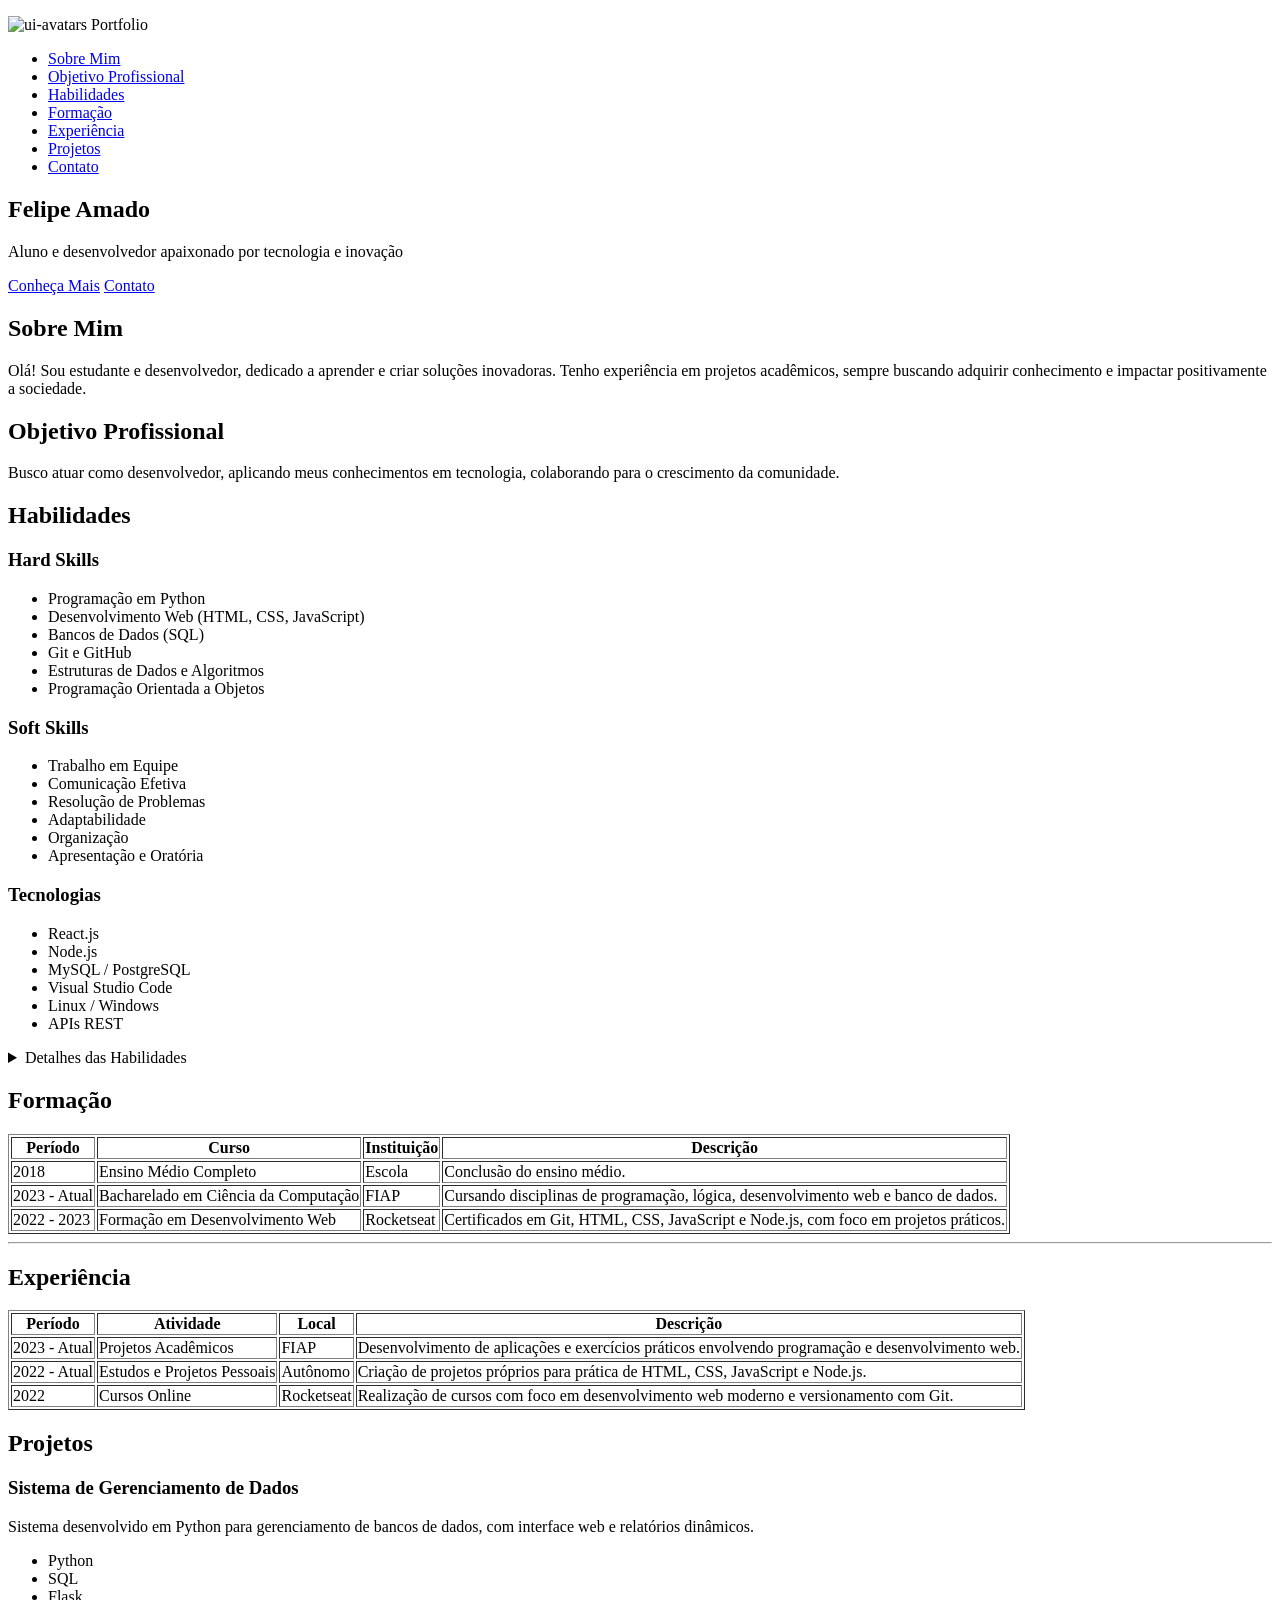
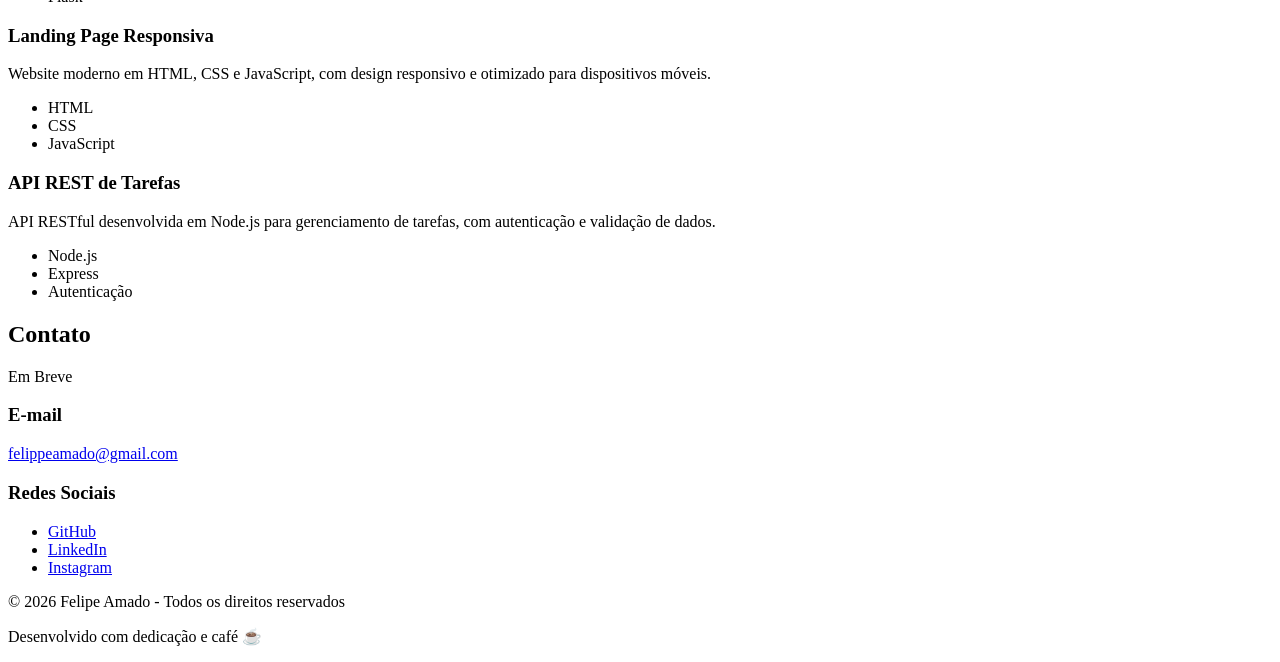
==== index.html @ 3b23d6a3 "Adicionando estrutura html" ====
<!DOCTYPE html>
<html lang="en">

<head>
  <meta charset="UTF-8">
  <meta name="viewport" content="width=device-width, initial-scale=1.0">
  <title>Document</title>
</head>

<body>
  <header>
    <nav>
      <p><img width="64" height="64" alt="ui-avatars"
          src="https://ui-avatars.com/api/?background=9F1239&color=4C0519&name=Felipe+Amado" /> Portfolio</p>
      <ul>
        <li><a href="#sobre-mim">Sobre Mim</a></li>
        <li><a href="#objetivo">Objetivo Profissional</a></li>
        <li><a href="#habilidades">Habilidades</a></li>
        <li><a href="#formacao">Formação</a></li>
        <li><a href="#experiencia">Experiência</a></li>
        <li><a href="#projetos">Projetos</a></li>
        <li><a href="#contato">Contato</a></li>
      </ul>
    </nav>
  </header>

  <main>
    <section id="inicio">
      <h1>Felipe Amado</h1>
      <p>Aluno e desenvolvedor apaixonado por tecnologia e inovação</p>
      <p>
        <a href="#sobre-mim">Conheça Mais</a>
        <a href="#contato">Contato</a>
      </p>
    </section>

    <section id="sobre-mim">
      <h2>Sobre Mim</h2>
      <p>Olá! Sou estudante e desenvolvedor, dedicado a aprender e criar soluções inovadoras. Tenho experiência em
        projetos acadêmicos, sempre buscando adquirir conhecimento e impactar positivamente a sociedade.</p>
    </section>

    <section id="objetivo">
      <h2>Objetivo Profissional</h2>
      <p>Busco atuar como desenvolvedor, aplicando meus conhecimentos em tecnologia, colaborando
        para o crescimento da comunidade.</p>
    </section>

    <section id="habilidades">
      <h2>Habilidades</h2>

      <h3>Hard Skills</h3>
      <ul>
        <li>Programação em Python</li>
        <li>Desenvolvimento Web (HTML, CSS, JavaScript)</li>
        <li>Bancos de Dados (SQL)</li>
        <li>Git e GitHub</li>
        <li>Estruturas de Dados e Algoritmos</li>
        <li>Programação Orientada a Objetos</li>
      </ul>

      <h3>Soft Skills</h3>
      <ul>
        <li>Trabalho em Equipe</li>
        <li>Comunicação Efetiva</li>
        <li>Resolução de Problemas</li>
        <li>Adaptabilidade</li>
        <li>Organização</li>
        <li>Apresentação e Oratória</li>
      </ul>

      <h3>Tecnologias</h3>
      <ul>
        <li>React.js</li>
        <li>Node.js</li>
        <li>MySQL / PostgreSQL</li>
        <li>Visual Studio Code</li>
        <li>Linux / Windows</li>
        <li>APIs REST</li>
      </ul>

      <details>
        <summary>Detalhes das Habilidades</summary>
        <p>Informações adicionais sobre as competências técnicas e interpessoais.</p>
      </details>
    </section>

    <section id="formacao">
      <h2>Formação</h2>
      <table border="1">
        <thead>
          <tr>
            <th>Período</th>
            <th>Curso</th>
            <th>Instituição</th>
            <th>Descrição</th>
          </tr>
        </thead>
        <tbody>
          <tr>
            <td>2018</td>
            <td>Ensino Médio Completo</td>
            <td>Escola</td>
            <td>Conclusão do ensino médio.</td>
          </tr>
          <tr>
            <td>2023 - Atual</td>
            <td>Bacharelado em Ciência da Computação</td>
            <td>FIAP</td>
            <td>Cursando disciplinas de programação, lógica, desenvolvimento web e banco de dados.</td>
          </tr>
          <tr>
            <td>2022 - 2023</td>
            <td>Formação em Desenvolvimento Web</td>
            <td>Rocketseat</td>
            <td>Certificados em Git, HTML, CSS, JavaScript e Node.js, com foco em projetos práticos.</td>
          </tr>
        </tbody>
      </table>
    </section>

    <hr>

    <section id="experiencia">
      <h2>Experiência</h2>
      <table border="1">
        <thead>
          <tr>
            <th>Período</th>
            <th>Atividade</th>
            <th>Local</th>
            <th>Descrição</th>
          </tr>
        </thead>
        <tbody>
          <tr>
            <td>2023 - Atual</td>
            <td>Projetos Acadêmicos</td>
            <td>FIAP</td>
            <td>Desenvolvimento de aplicações e exercícios práticos envolvendo programação e desenvolvimento web.</td>
          </tr>
          <tr>
            <td>2022 - Atual</td>
            <td>Estudos e Projetos Pessoais</td>
            <td>Autônomo</td>
            <td>Criação de projetos próprios para prática de HTML, CSS, JavaScript e Node.js.</td>
          </tr>
          <tr>
            <td>2022</td>
            <td>Cursos Online</td>
            <td>Rocketseat</td>
            <td>Realização de cursos com foco em desenvolvimento web moderno e versionamento com Git.</td>
          </tr>
        </tbody>
      </table>
    </section>

    <section id="projetos">
      <h2>Projetos</h2>

      <article>
        <h3>Sistema de Gerenciamento de Dados</h3>
        <p>Sistema desenvolvido em Python para gerenciamento de bancos de dados, com interface web e relatórios
          dinâmicos.</p>
        <ul>
          <li>Python</li>
          <li>SQL</li>
          <li>Flask</li>
        </ul>
      </article>

      <article>
        <h3>Landing Page Responsiva</h3>
        <p>Website moderno em HTML, CSS e JavaScript, com design responsivo e otimizado para dispositivos móveis.</p>
        <ul>
          <li>HTML</li>
          <li>CSS</li>
          <li>JavaScript</li>
        </ul>
      </article>

      <article>
        <h3>API REST de Tarefas</h3>
        <p>API RESTful desenvolvida em Node.js para gerenciamento de tarefas, com autenticação e validação de dados.</p>
        <ul>
          <li>Node.js</li>
          <li>Express</li>
          <li>Autenticação</li>
        </ul>
      </article>
    </section>

    <section id="contato">
      <h2>Contato</h2>
      <p>Em Breve</p>

      <h3>E-mail</h3>
      <p><a href="mailto:felippeamado@gmail.com">felippeamado@gmail.com</a></p>

      <h3>Redes Sociais</h3>
      <ul>
        <li><a href="https://github.com" target="_blank">GitHub</a></li>
        <li><a href="https://linkedin.com" target="_blank">LinkedIn</a></li>
        <li><a href="https://instagram.com" target="_blank">Instagram</a></li>
      </ul>
    </section>
  </main>

  <footer>
    <p>&copy; 2026 Felipe Amado - Todos os direitos reservados</p>
    <p>Desenvolvido com dedicação e café ☕</p>
  </footer>
</body>

</html>
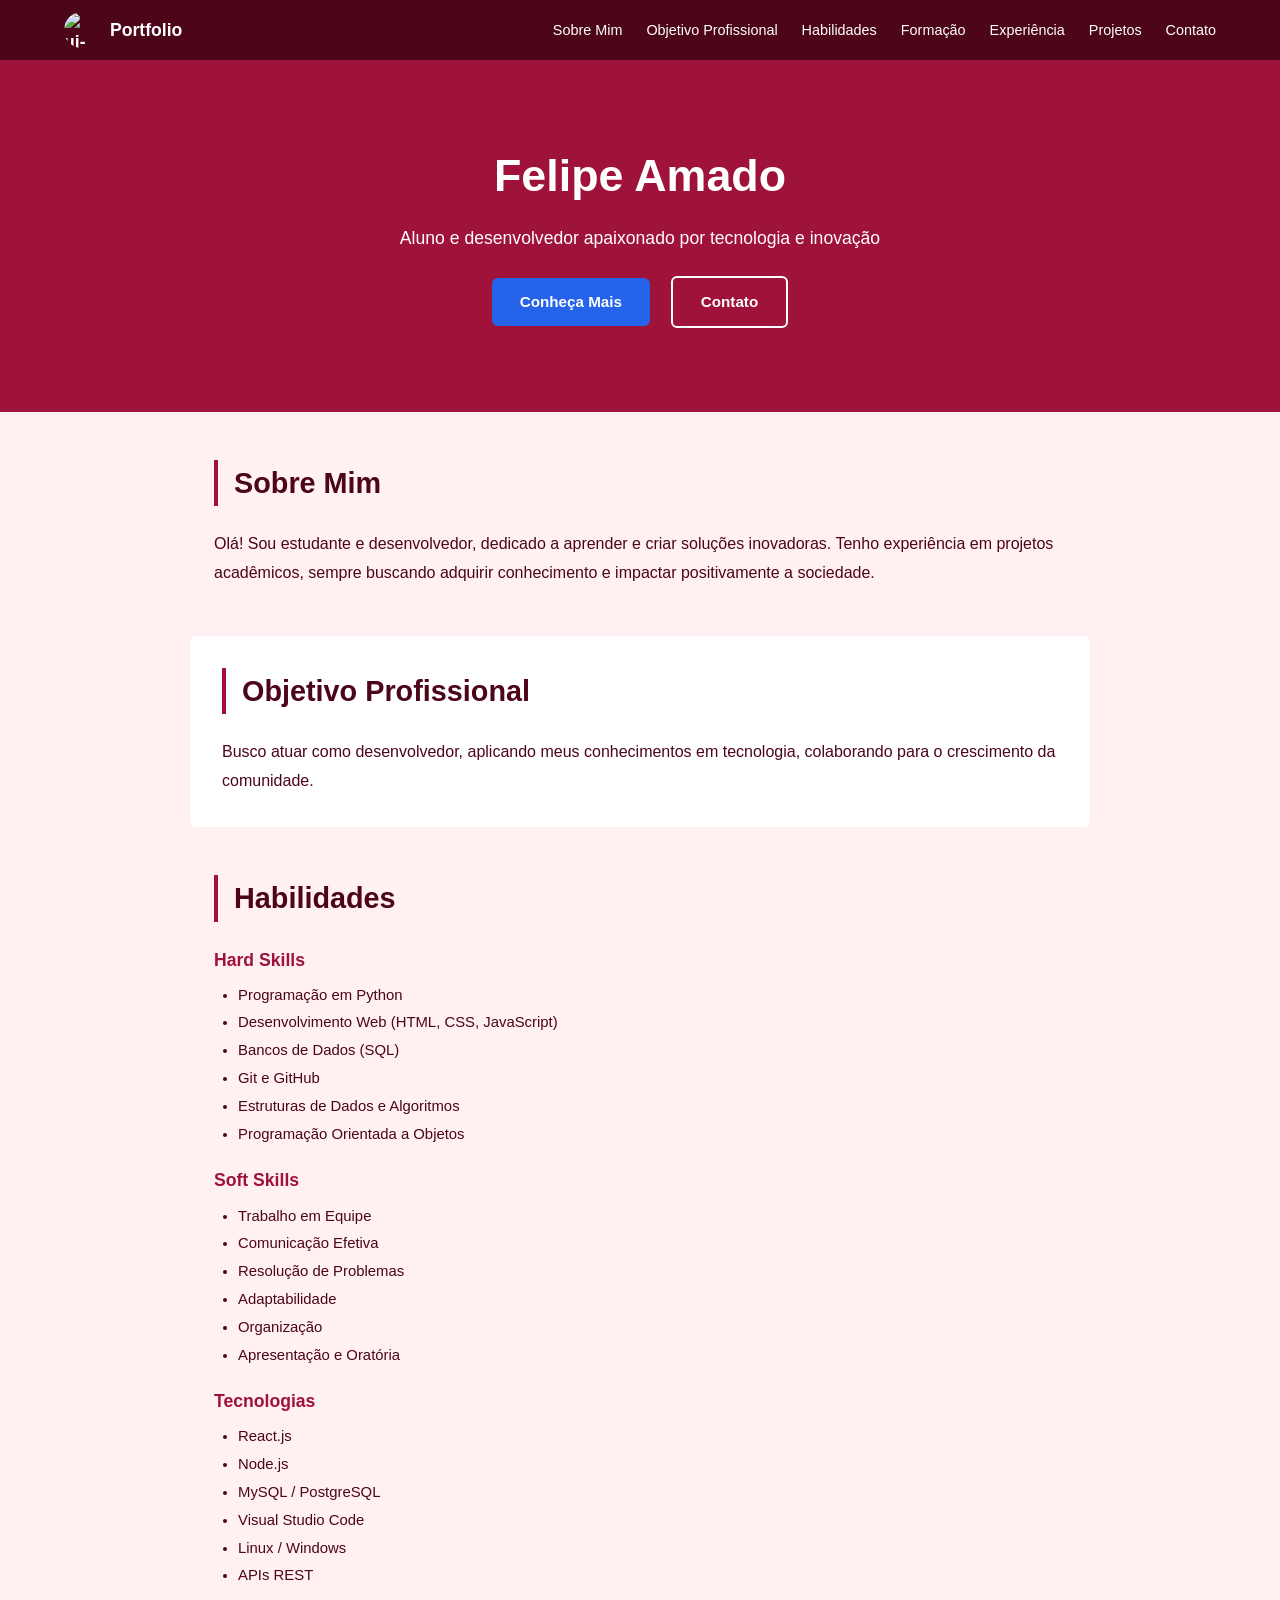
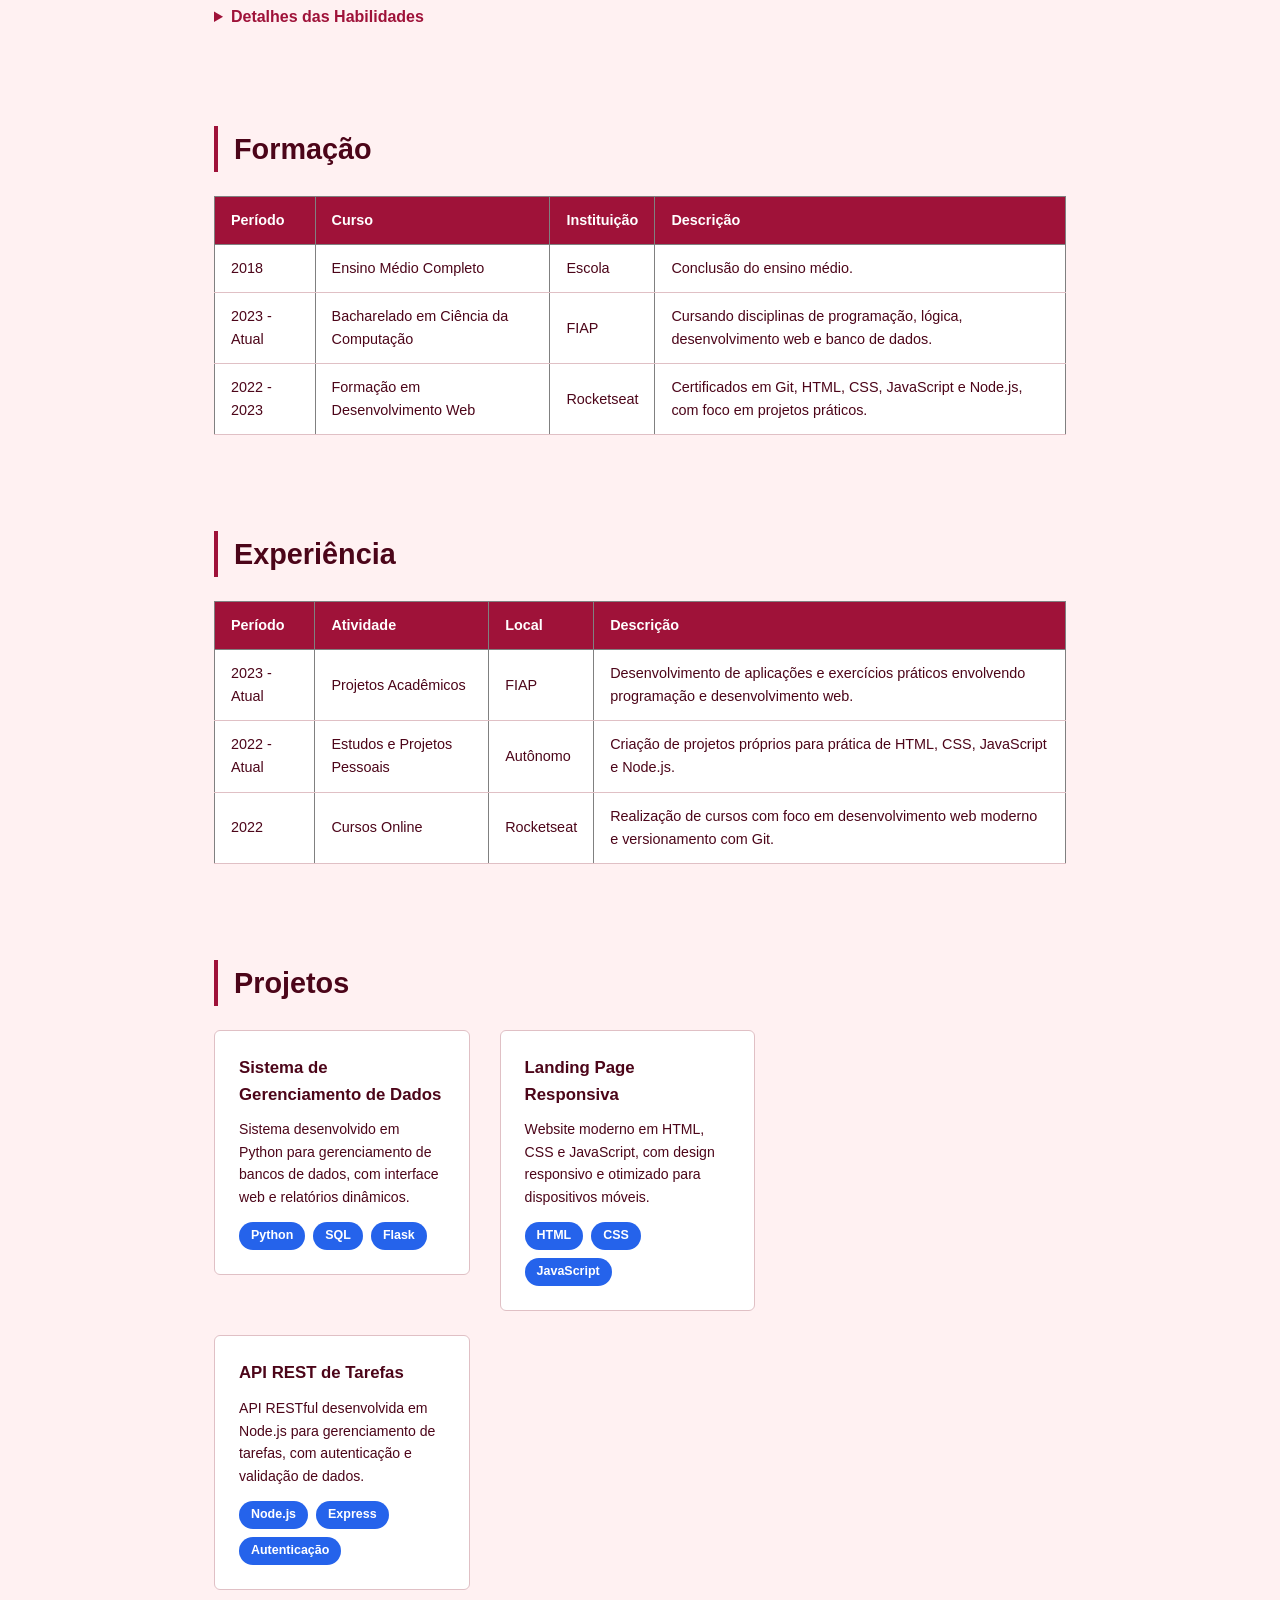
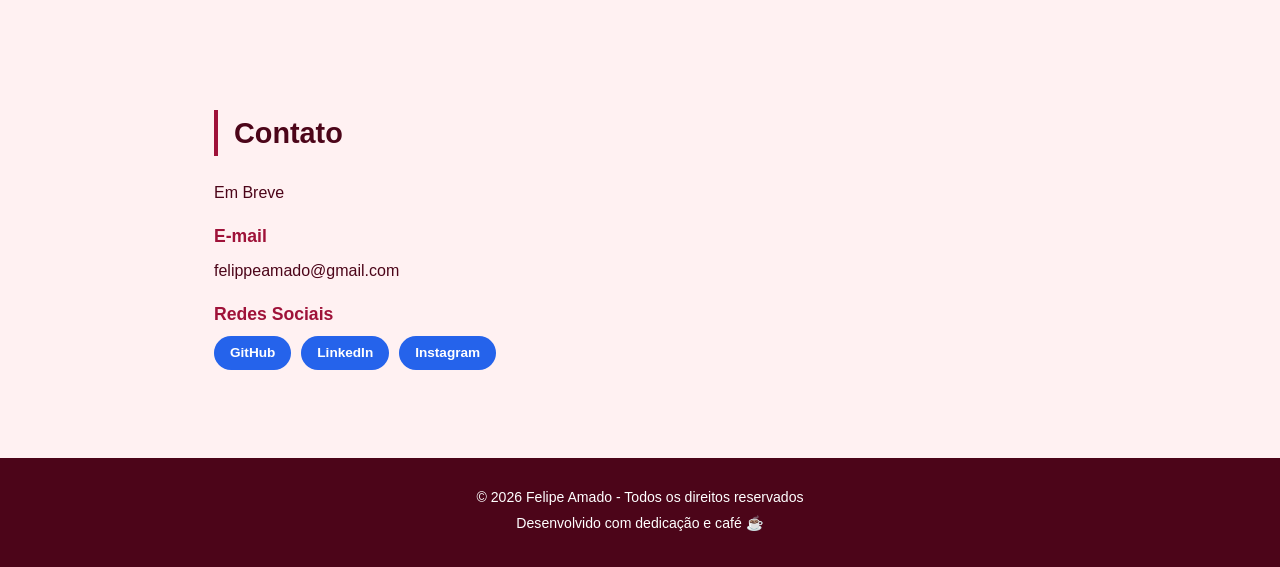
==== commit 8fb8b7b9: "adicionando estilo" ====
--- a/index.html
+++ b/index.html
@@ -1,10 +1,11 @@
 <!DOCTYPE html>
-<html lang="en">
+<html lang="pt-br">
 
 <head>
   <meta charset="UTF-8">
   <meta name="viewport" content="width=device-width, initial-scale=1.0">
-  <title>Document</title>
+  <title>Felipe Amado | Portfolio</title>
+  <link rel="stylesheet" href="style.css">
 </head>
 
 <body>
@@ -29,8 +30,8 @@
       <h1>Felipe Amado</h1>
       <p>Aluno e desenvolvedor apaixonado por tecnologia e inovação</p>
       <p>
-        <a href="#sobre-mim">Conheça Mais</a>
-        <a href="#contato">Contato</a>
+        <a class="btn-primary" href="#sobre-mim">Conheça Mais</a>
+        <a class="btn-secondary" href="#contato">Contato</a>
       </p>
     </section>
 
--- a/style.css
+++ b/style.css
@@ -0,0 +1,338 @@
+/* ===========================
+   CORES DO PROJETO
+   =========================== */
+:root {
+  --primary: #9F1239;
+  --secondary: #22D3EE;
+  --background: #FFF1F2;
+  --text: #4C0519;
+  --accent: #2563EB;
+  --radius: 6px;
+}
+
+/* ===========================
+   RESET BÁSICO
+   =========================== */
+* {
+  margin: 0;
+  padding: 0;
+  box-sizing: border-box;
+}
+
+html {
+  scroll-behavior: smooth;
+}
+
+body {
+  font-family: 'Segoe UI', Tahoma, Geneva, Verdana, sans-serif;
+  color: var(--text);
+  background-color: var(--background);
+  line-height: 1.6;
+}
+
+a {
+  text-decoration: none;
+  color: inherit;
+}
+
+ul {
+  list-style: none;
+}
+
+img {
+  max-width: 100%;
+}
+
+/* ===========================
+   HEADER / NAV
+   =========================== */
+header {
+  background-color: var(--text);
+  position: sticky;
+  top: 0;
+}
+
+nav {
+  max-width: 1200px;
+  margin: 0 auto;
+  display: flex;
+  align-items: center;
+  justify-content: space-between;
+  padding: 12px 24px;
+}
+
+nav p {
+  display: flex;
+  align-items: center;
+  gap: 10px;
+  color: white;
+  font-weight: 700;
+  font-size: 1.1rem;
+}
+
+nav p img {
+  width: 36px;
+  height: 36px;
+  border-radius: 50%;
+}
+
+nav ul {
+  display: flex;
+  gap: 24px;
+}
+
+nav ul a {
+  color: white;
+  font-size: 0.9rem;
+  font-weight: 500;
+}
+
+nav ul a:hover {
+  color: var(--secondary);
+}
+
+/* ===========================
+   HERO (INÍCIO)
+   =========================== */
+#inicio {
+  background-color: var(--primary);
+  color: white;
+  text-align: center;
+  padding: 80px 24px 60px;
+  max-width: 100%;
+}
+
+#inicio h1 {
+  font-size: 2.8rem;
+  font-weight: 700;
+  margin-bottom: 12px;
+}
+
+#inicio p {
+  font-size: 1.1rem;
+  margin-bottom: 24px;
+}
+
+#inicio a {
+  display: inline-block;
+  padding: 12px 28px;
+  border-radius: var(--radius);
+  font-weight: 600;
+  font-size: 0.95rem;
+  margin: 0 8px;
+}
+
+.btn-primary {
+  background-color: var(--accent);
+  color: white;
+}
+
+.btn-secondary {
+  background-color: transparent;
+  color: white;
+  border: 2px solid white;
+}
+
+/* ===========================
+   SEÇÕES
+   =========================== */
+section {
+  max-width: 900px;
+  margin: 0 auto;
+  padding: 48px 24px;
+}
+
+h2 {
+  font-size: 1.8rem;
+  font-weight: 700;
+  color: var(--text);
+  margin-bottom: 24px;
+  padding-left: 16px;
+  border-left: 4px solid var(--primary);
+}
+
+hr {
+  display: none;
+}
+
+/* ===========================
+   SOBRE MIM
+   =========================== */
+#sobre-mim p {
+  font-size: 1rem;
+  line-height: 1.8;
+}
+
+/* ===========================
+   OBJETIVO PROFISSIONAL
+   =========================== */
+#objetivo {
+  background-color: white;
+  border-radius: var(--radius);
+  padding: 32px;
+  max-width: 900px;
+  margin: 0 auto;
+}
+
+#objetivo p {
+  font-size: 1rem;
+  line-height: 1.8;
+}
+
+/* ===========================
+   HABILIDADES
+   =========================== */
+#habilidades h3 {
+  font-size: 1.1rem;
+  font-weight: 700;
+  color: var(--primary);
+  margin-top: 20px;
+  margin-bottom: 10px;
+}
+
+#habilidades ul {
+  list-style: disc;
+  padding-left: 24px;
+  margin-bottom: 16px;
+}
+
+#habilidades li {
+  font-size: 0.93rem;
+  margin-bottom: 4px;
+}
+
+details summary {
+  color: var(--primary);
+  cursor: pointer;
+  font-weight: 600;
+  margin-top: 12px;
+}
+
+details p {
+  margin-top: 8px;
+  font-size: 0.93rem;
+}
+
+/* ===========================
+   TABELAS
+   =========================== */
+table {
+  width: 100%;
+  border-collapse: collapse;
+  margin-top: 8px;
+}
+
+thead {
+  background-color: var(--primary);
+  color: white;
+}
+
+th {
+  padding: 12px 16px;
+  text-align: left;
+  font-size: 0.9rem;
+}
+
+td {
+  padding: 12px 16px;
+  font-size: 0.9rem;
+  border-bottom: 1px solid #e0c0c5;
+  background-color: white;
+}
+
+/* ===========================
+   PROJETOS
+   =========================== */
+#projetos article {
+  display: inline-block;
+  vertical-align: top;
+  width: 30%;
+  margin-right: 3%;
+  margin-bottom: 24px;
+  background-color: white;
+  border: 1px solid #e0c0c5;
+  border-radius: var(--radius);
+  padding: 24px;
+}
+
+#projetos h3 {
+  font-size: 1.05rem;
+  font-weight: 700;
+  margin-bottom: 10px;
+}
+
+#projetos article p {
+  font-size: 0.88rem;
+  line-height: 1.6;
+  margin-bottom: 14px;
+}
+
+#projetos article ul {
+  display: flex;
+  flex-wrap: wrap;
+  gap: 8px;
+}
+
+#projetos article li {
+  background-color: var(--accent);
+  color: white;
+  padding: 4px 12px;
+  border-radius: 20px;
+  font-size: 0.78rem;
+  font-weight: 600;
+}
+
+/* ===========================
+   CONTATO
+   =========================== */
+#contato h3 {
+  font-size: 1.1rem;
+  font-weight: 700;
+  color: var(--primary);
+  margin-top: 16px;
+  margin-bottom: 8px;
+}
+
+#contato a {
+  color: var(--text);
+}
+
+#contato a:hover {
+  color: var(--accent);
+}
+
+#contato ul {
+  display: flex;
+  gap: 10px;
+  margin-top: 8px;
+}
+
+#contato ul a {
+  display: inline-block;
+  background-color: var(--accent);
+  color: white;
+  padding: 6px 16px;
+  border-radius: 20px;
+  font-size: 0.85rem;
+  font-weight: 600;
+}
+
+#contato ul a:hover {
+  background-color: var(--primary);
+}
+
+/* ===========================
+   FOOTER
+   =========================== */
+footer {
+  background-color: var(--text);
+  color: white;
+  text-align: center;
+  padding: 28px 24px;
+  margin-top: 40px;
+}
+
+footer p {
+  font-size: 0.88rem;
+  margin-bottom: 4px;
+}
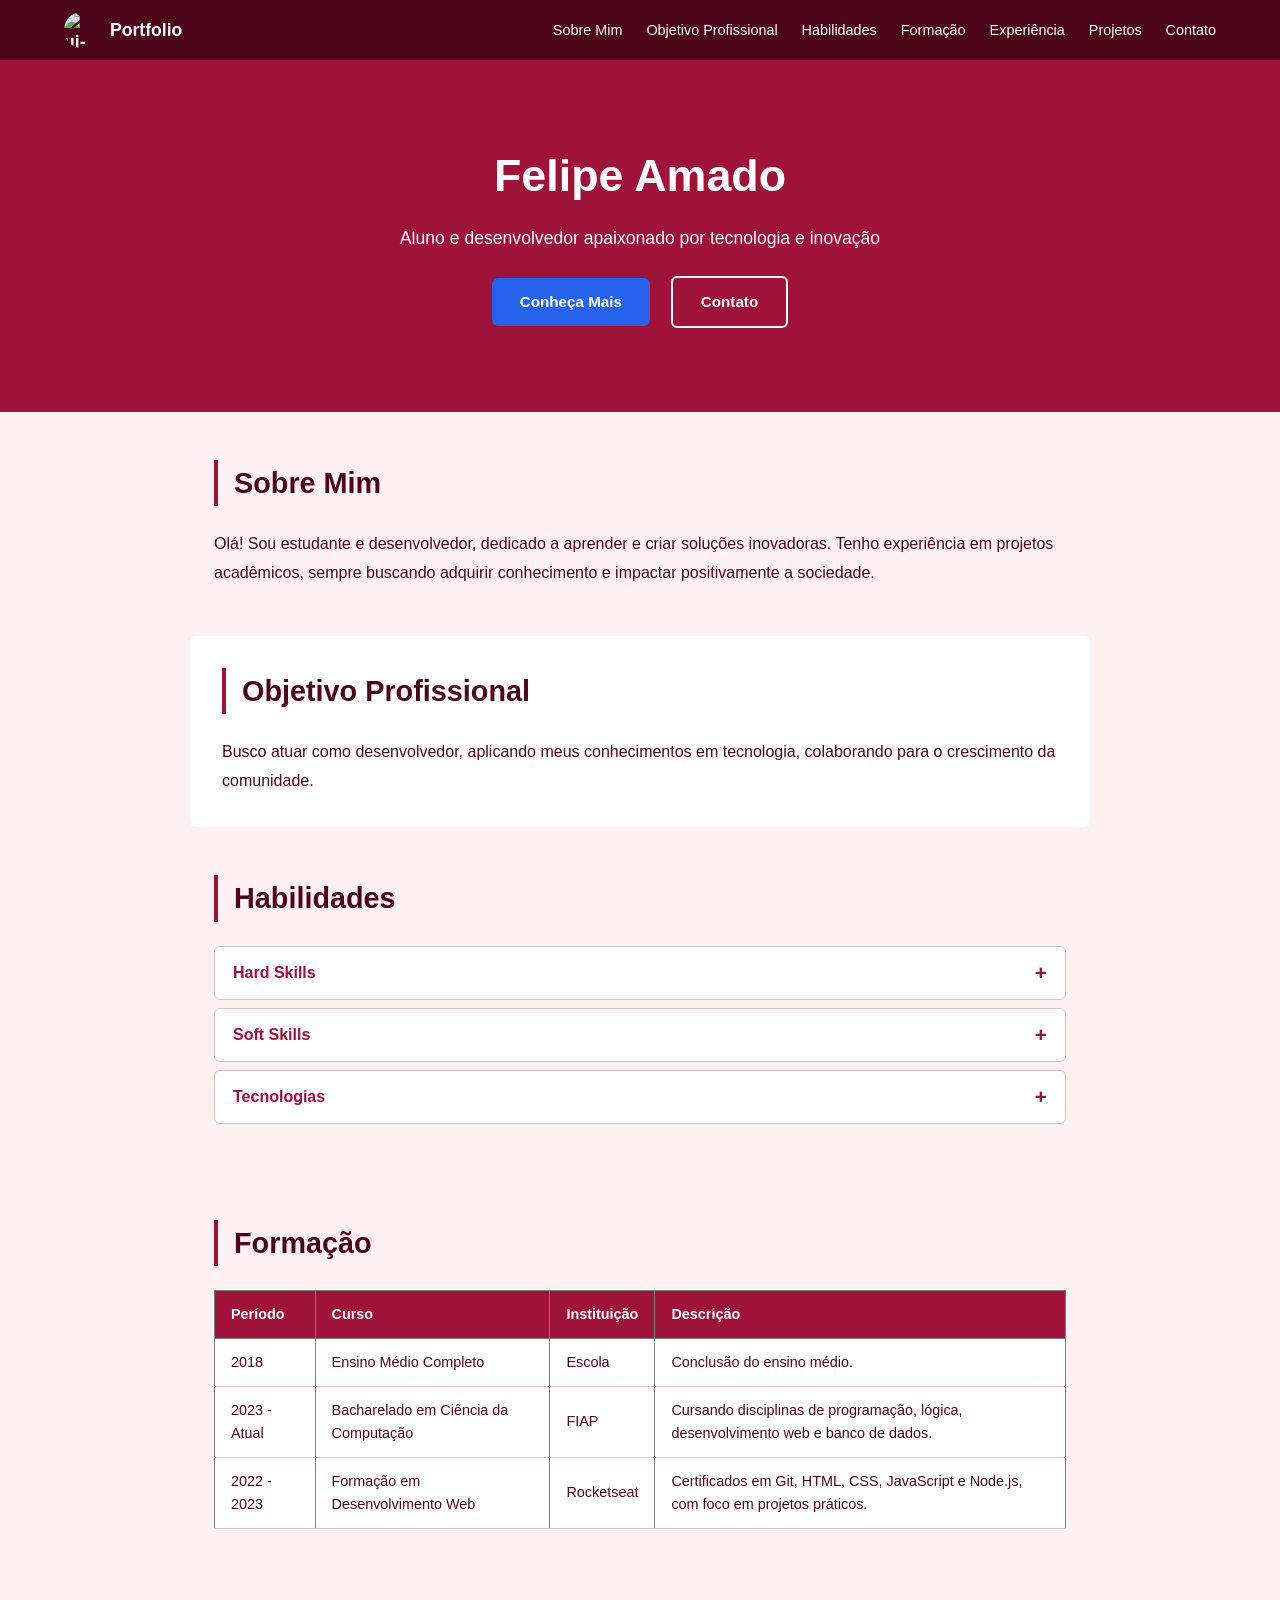
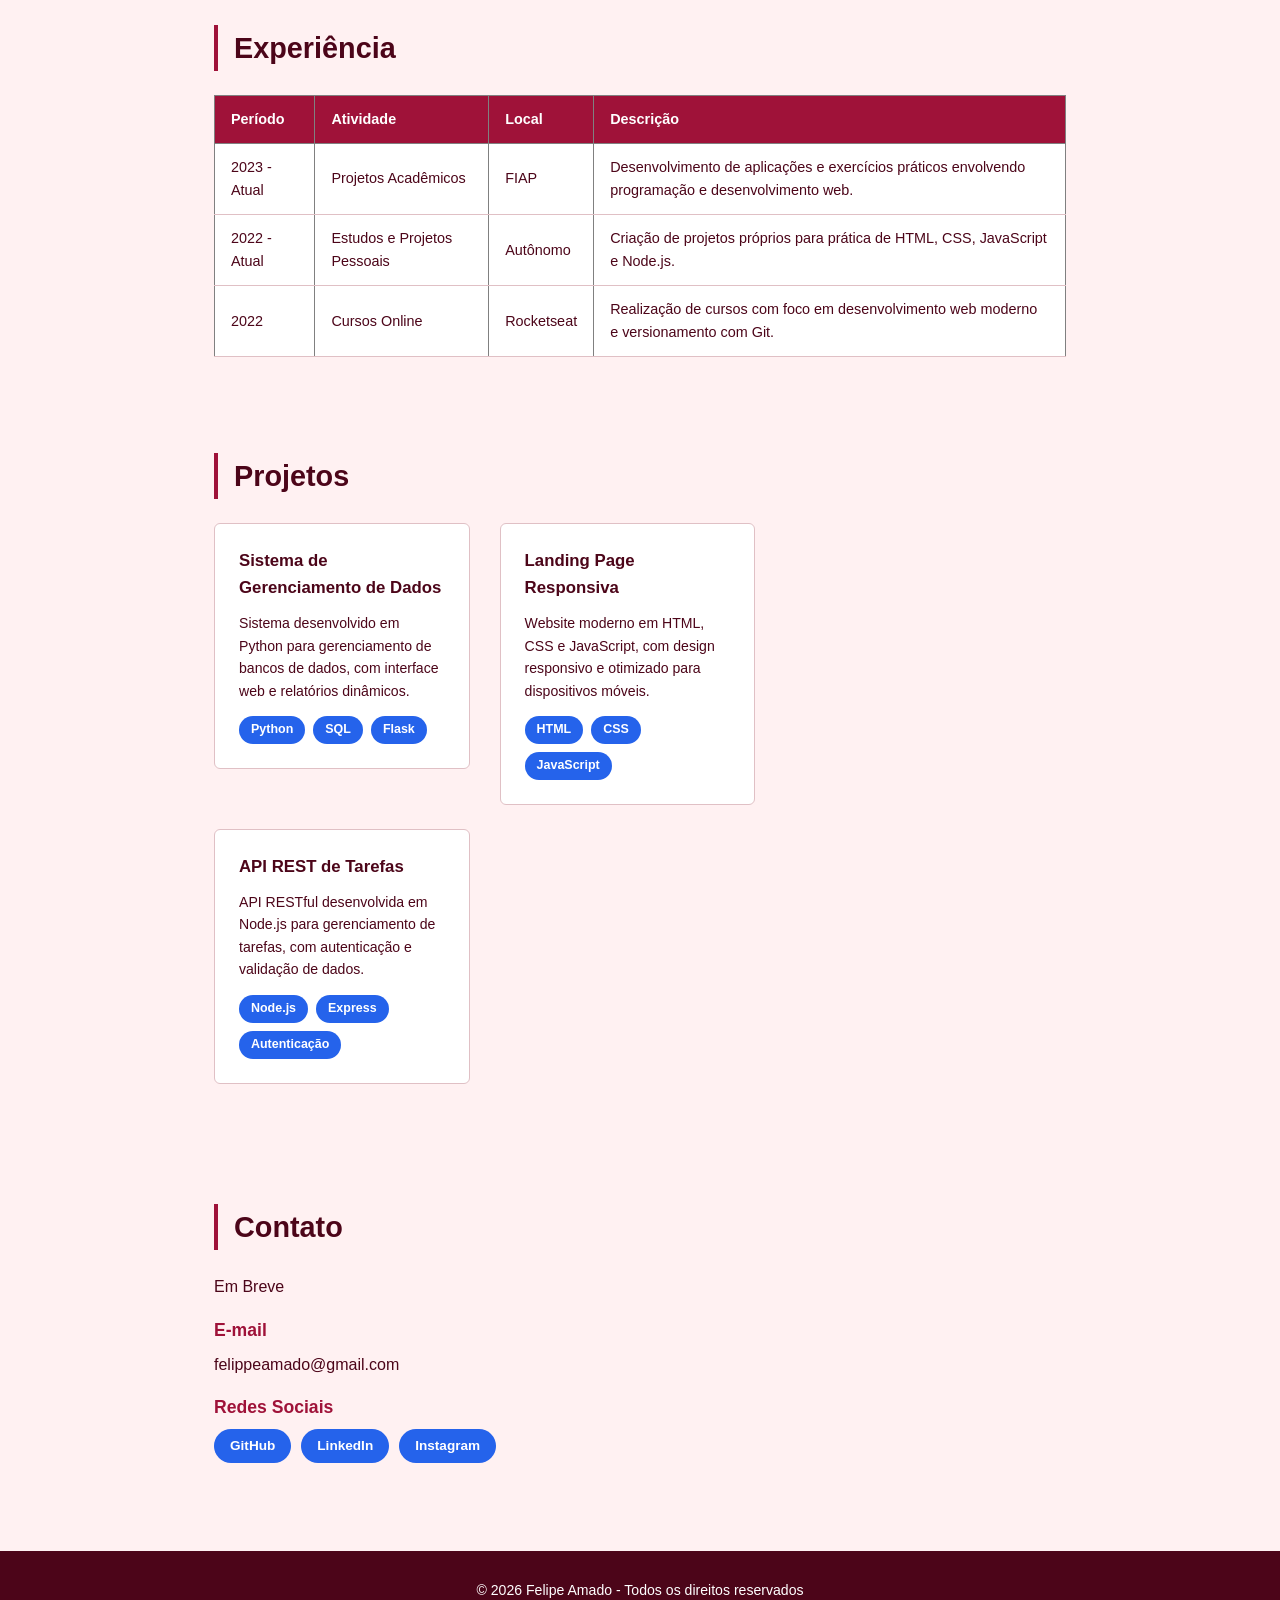
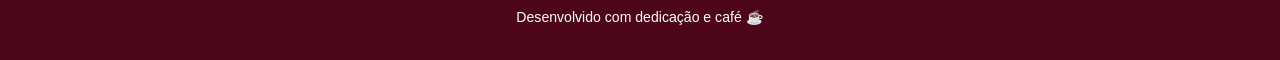
==== commit 565ffe3b: "validacao de campos com javascrip" ====
--- a/index.html
+++ b/index.html
@@ -5,7 +5,9 @@
   <meta charset="UTF-8">
   <meta name="viewport" content="width=device-width, initial-scale=1.0">
   <title>Felipe Amado | Portfolio</title>
-  <link rel="stylesheet" href="style.css">
+  <link rel="stylesheet" href="css/style.css">
+  <link rel="stylesheet" href="css/header.css">
+  <link rel="stylesheet" href="css/footer.css">
 </head>
 
 <body>
@@ -13,6 +15,11 @@
     <nav>
       <p><img width="64" height="64" alt="ui-avatars"
           src="https://ui-avatars.com/api/?background=9F1239&color=4C0519&name=Felipe+Amado" /> Portfolio</p>
+      <button class="btn-menu" aria-label="Abrir menu" aria-expanded="false">
+        <span></span>
+        <span></span>
+        <span></span>
+      </button>
       <ul>
         <li><a href="#sobre-mim">Sobre Mim</a></li>
         <li><a href="#objetivo">Objetivo Profissional</a></li>
@@ -20,7 +27,7 @@
         <li><a href="#formacao">Formação</a></li>
         <li><a href="#experiencia">Experiência</a></li>
         <li><a href="#projetos">Projetos</a></li>
-        <li><a href="#contato">Contato</a></li>
+        <li><a href="paginas/contato.html">Contato</a></li>
       </ul>
     </nav>
   </header>
@@ -31,7 +38,7 @@
       <p>Aluno e desenvolvedor apaixonado por tecnologia e inovação</p>
       <p>
         <a class="btn-primary" href="#sobre-mim">Conheça Mais</a>
-        <a class="btn-secondary" href="#contato">Contato</a>
+        <a class="btn-secondary" href="paginas/contato.html">Contato</a>
       </p>
     </section>
 
@@ -50,40 +57,58 @@
     <section id="habilidades">
       <h2>Habilidades</h2>
 
-      <h3>Hard Skills</h3>
-      <ul>
-        <li>Programação em Python</li>
-        <li>Desenvolvimento Web (HTML, CSS, JavaScript)</li>
-        <li>Bancos de Dados (SQL)</li>
-        <li>Git e GitHub</li>
-        <li>Estruturas de Dados e Algoritmos</li>
-        <li>Programação Orientada a Objetos</li>
-      </ul>
-
-      <h3>Soft Skills</h3>
-      <ul>
-        <li>Trabalho em Equipe</li>
-        <li>Comunicação Efetiva</li>
-        <li>Resolução de Problemas</li>
-        <li>Adaptabilidade</li>
-        <li>Organização</li>
-        <li>Apresentação e Oratória</li>
-      </ul>
-
-      <h3>Tecnologias</h3>
-      <ul>
-        <li>React.js</li>
-        <li>Node.js</li>
-        <li>MySQL / PostgreSQL</li>
-        <li>Visual Studio Code</li>
-        <li>Linux / Windows</li>
-        <li>APIs REST</li>
-      </ul>
-
-      <details>
-        <summary>Detalhes das Habilidades</summary>
-        <p>Informações adicionais sobre as competências técnicas e interpessoais.</p>
-      </details>
+      <div class="accordion">
+        <div class="accordion-item">
+          <button class="accordion-cabecalho" type="button">
+            <span>Hard Skills</span>
+            <span class="accordion-icone">+</span>
+          </button>
+          <div class="accordion-conteudo">
+            <ul>
+              <li>Programação em Python</li>
+              <li>Desenvolvimento Web (HTML, CSS, JavaScript)</li>
+              <li>Bancos de Dados (SQL)</li>
+              <li>Git e GitHub</li>
+              <li>Estruturas de Dados e Algoritmos</li>
+              <li>Programação Orientada a Objetos</li>
+            </ul>
+          </div>
+        </div>
+
+        <div class="accordion-item">
+          <button class="accordion-cabecalho" type="button">
+            <span>Soft Skills</span>
+            <span class="accordion-icone">+</span>
+          </button>
+          <div class="accordion-conteudo">
+            <ul>
+              <li>Trabalho em Equipe</li>
+              <li>Comunicação Efetiva</li>
+              <li>Resolução de Problemas</li>
+              <li>Adaptabilidade</li>
+              <li>Organização</li>
+              <li>Apresentação e Oratória</li>
+            </ul>
+          </div>
+        </div>
+
+        <div class="accordion-item">
+          <button class="accordion-cabecalho" type="button">
+            <span>Tecnologias</span>
+            <span class="accordion-icone">+</span>
+          </button>
+          <div class="accordion-conteudo">
+            <ul>
+              <li>React.js</li>
+              <li>Node.js</li>
+              <li>MySQL / PostgreSQL</li>
+              <li>Visual Studio Code</li>
+              <li>Linux / Windows</li>
+              <li>APIs REST</li>
+            </ul>
+          </div>
+        </div>
+      </div>
     </section>
 
     <section id="formacao">
@@ -200,8 +225,8 @@
 
       <h3>Redes Sociais</h3>
       <ul>
-        <li><a href="https://github.com" target="_blank">GitHub</a></li>
-        <li><a href="https://linkedin.com" target="_blank">LinkedIn</a></li>
+        <li><a href="https://github.com/FelipeFerreiraAmado" target="_blank">GitHub</a></li>
+        <li><a href="https://www.linkedin.com/in/felipe-amado/" target="_blank">LinkedIn</a></li>
         <li><a href="https://instagram.com" target="_blank">Instagram</a></li>
       </ul>
     </section>
@@ -211,6 +236,11 @@
     <p>&copy; 2026 Felipe Amado - Todos os direitos reservados</p>
     <p>Desenvolvido com dedicação e café ☕</p>
   </footer>
+
+  <button class="btn-topo" aria-label="Voltar ao topo">↑</button>
+
+  <script src="js/mobile.js"></script>
+  <script src="js/index.js"></script>
 </body>
 
 </html>
--- a/css/style.css
+++ b/css/style.css
@@ -0,0 +1,419 @@
+/* ===========================
+   CORES DO PROJETO
+   =========================== */
+:root {
+  --primary: #9F1239;
+  --secondary: #22D3EE;
+  --background: #FFF1F2;
+  --text: #4C0519;
+  --accent: #2563EB;
+  --radius: 6px;
+}
+
+/* ===========================
+   RESET BÁSICO
+   =========================== */
+* {
+  margin: 0;
+  padding: 0;
+  box-sizing: border-box;
+}
+
+html {
+  scroll-behavior: smooth;
+}
+
+body {
+  font-family: 'Segoe UI', Tahoma, Geneva, Verdana, sans-serif;
+  color: var(--text);
+  background-color: var(--background);
+  line-height: 1.6;
+}
+
+a {
+  text-decoration: none;
+  color: inherit;
+}
+
+ul {
+  list-style: none;
+}
+
+img {
+  max-width: 100%;
+}
+
+/* ===========================
+   HERO (INÍCIO)
+   =========================== */
+#inicio {
+  background-color: var(--primary);
+  color: white;
+  text-align: center;
+  padding: 80px 24px 60px;
+  max-width: 100%;
+}
+
+#inicio h1 {
+  font-size: 2.8rem;
+  font-weight: 700;
+  margin-bottom: 12px;
+}
+
+#inicio p {
+  font-size: 1.1rem;
+  margin-bottom: 24px;
+}
+
+#inicio a {
+  display: inline-block;
+  padding: 12px 28px;
+  border-radius: var(--radius);
+  font-weight: 600;
+  font-size: 0.95rem;
+  margin: 0 8px;
+}
+
+.btn-primary {
+  background-color: var(--accent);
+  color: white;
+}
+
+.btn-secondary {
+  background-color: transparent;
+  color: white;
+  border: 2px solid white;
+}
+
+/* ===========================
+   SEÇÕES
+   =========================== */
+section {
+  max-width: 900px;
+  margin: 0 auto;
+  padding: 48px 24px;
+}
+
+h2 {
+  font-size: 1.8rem;
+  font-weight: 700;
+  color: var(--text);
+  margin-bottom: 24px;
+  padding-left: 16px;
+  border-left: 4px solid var(--primary);
+}
+
+hr {
+  display: none;
+}
+
+/* ===========================
+   SOBRE MIM
+   =========================== */
+#sobre-mim p {
+  font-size: 1rem;
+  line-height: 1.8;
+}
+
+/* ===========================
+   OBJETIVO PROFISSIONAL
+   =========================== */
+#objetivo {
+  background-color: white;
+  border-radius: var(--radius);
+  padding: 32px;
+  max-width: 900px;
+  margin: 0 auto;
+}
+
+#objetivo p {
+  font-size: 1rem;
+  line-height: 1.8;
+}
+
+/* ===========================
+   HABILIDADES (ACCORDION)
+   =========================== */
+.accordion {
+  display: flex;
+  flex-direction: column;
+  gap: 8px;
+}
+
+.accordion-item {
+  background-color: white;
+  border: 1px solid #e0c0c5;
+  border-radius: var(--radius);
+  overflow: hidden;
+}
+
+.accordion-cabecalho {
+  width: 100%;
+  display: flex;
+  justify-content: space-between;
+  align-items: center;
+  background-color: white;
+  color: var(--primary);
+  font-family: inherit;
+  font-size: 1rem;
+  font-weight: 700;
+  padding: 14px 18px;
+  border: none;
+  cursor: pointer;
+  text-align: left;
+}
+
+.accordion-cabecalho:hover {
+  background-color: var(--background);
+}
+
+.accordion-icone {
+  font-size: 1.3rem;
+  font-weight: 700;
+  transition: transform 0.3s;
+}
+
+.accordion-item.aberto .accordion-icone {
+  transform: rotate(45deg);
+}
+
+.accordion-conteudo {
+  max-height: 0;
+  overflow: hidden;
+  transition: max-height 0.3s ease;
+}
+
+.accordion-item.aberto .accordion-conteudo {
+  max-height: 400px;
+}
+
+.accordion-conteudo ul {
+  list-style: disc;
+  padding: 12px 18px 18px 42px;
+}
+
+.accordion-conteudo li {
+  font-size: 0.93rem;
+  margin-bottom: 4px;
+}
+
+/* ===========================
+   TABELAS
+   =========================== */
+table {
+  width: 100%;
+  border-collapse: collapse;
+  margin-top: 8px;
+}
+
+thead {
+  background-color: var(--primary);
+  color: white;
+}
+
+th {
+  padding: 12px 16px;
+  text-align: left;
+  font-size: 0.9rem;
+}
+
+td {
+  padding: 12px 16px;
+  font-size: 0.9rem;
+  border-bottom: 1px solid #e0c0c5;
+  background-color: white;
+}
+
+/* ===========================
+   PROJETOS
+   =========================== */
+#projetos article {
+  display: inline-block;
+  vertical-align: top;
+  width: 30%;
+  margin-right: 3%;
+  margin-bottom: 24px;
+  background-color: white;
+  border: 1px solid #e0c0c5;
+  border-radius: var(--radius);
+  padding: 24px;
+}
+
+#projetos h3 {
+  font-size: 1.05rem;
+  font-weight: 700;
+  margin-bottom: 10px;
+}
+
+#projetos article p {
+  font-size: 0.88rem;
+  line-height: 1.6;
+  margin-bottom: 14px;
+}
+
+#projetos article ul {
+  display: flex;
+  flex-wrap: wrap;
+  gap: 8px;
+}
+
+#projetos article li {
+  background-color: var(--accent);
+  color: white;
+  padding: 4px 12px;
+  border-radius: 20px;
+  font-size: 0.78rem;
+  font-weight: 600;
+}
+
+/* ===========================
+   CONTATO
+   =========================== */
+#contato h3 {
+  font-size: 1.1rem;
+  font-weight: 700;
+  color: var(--primary);
+  margin-top: 16px;
+  margin-bottom: 8px;
+}
+
+#contato a {
+  color: var(--text);
+}
+
+#contato a:hover {
+  color: var(--accent);
+}
+
+#contato ul {
+  display: flex;
+  gap: 10px;
+  margin-top: 8px;
+}
+
+#contato ul a {
+  display: inline-block;
+  background-color: var(--accent);
+  color: white;
+  padding: 6px 16px;
+  border-radius: 20px;
+  font-size: 0.85rem;
+  font-weight: 600;
+}
+
+#contato ul a:hover {
+  background-color: var(--primary);
+}
+
+/* ===========================
+   BOTÃO VOLTAR AO TOPO
+   =========================== */
+.btn-topo {
+  position: fixed;
+  bottom: 24px;
+  right: 24px;
+  width: 48px;
+  height: 48px;
+  background-color: var(--primary);
+  color: white;
+  font-size: 1.4rem;
+  font-weight: 700;
+  border: none;
+  border-radius: 50%;
+  cursor: pointer;
+  box-shadow: 0 4px 12px rgba(0, 0, 0, 0.2);
+  opacity: 0;
+  visibility: hidden;
+  transform: translateY(10px);
+  transition: opacity 0.3s, visibility 0.3s, transform 0.3s, background-color 0.2s;
+  z-index: 20;
+}
+
+.btn-topo.visivel {
+  opacity: 1;
+  visibility: visible;
+  transform: translateY(0);
+}
+
+.btn-topo:hover {
+  background-color: var(--accent);
+}
+
+/* ===========================
+   TABLET (até 1024px)
+   =========================== */
+@media (max-width: 1024px) {
+  section {
+    padding: 40px 20px;
+  }
+
+  #inicio {
+    padding: 64px 20px 48px;
+  }
+
+  #inicio h1 {
+    font-size: 2.2rem;
+  }
+
+  #projetos article {
+    width: 47%;
+    margin-right: 3%;
+  }
+
+  table {
+    display: block;
+    overflow-x: auto;
+  }
+}
+
+/* ===========================
+   MOBILE (até 600px)
+   =========================== */
+@media (max-width: 600px) {
+  section {
+    padding: 32px 16px;
+  }
+
+  h2 {
+    font-size: 1.4rem;
+  }
+
+  #inicio {
+    padding: 48px 16px 40px;
+  }
+
+  #inicio h1 {
+    font-size: 1.8rem;
+  }
+
+  #inicio p {
+    font-size: 1rem;
+  }
+
+  #inicio a {
+    display: block;
+    margin: 8px 0;
+  }
+
+  #objetivo {
+    padding: 20px;
+  }
+
+  #projetos article {
+    display: block;
+    width: 100%;
+    margin-right: 0;
+  }
+
+  #contato ul {
+    flex-wrap: wrap;
+  }
+
+  .btn-topo {
+    width: 42px;
+    height: 42px;
+    bottom: 16px;
+    right: 16px;
+    font-size: 1.2rem;
+  }
+}
--- a/css/header.css
+++ b/css/header.css
@@ -0,0 +1,132 @@
+/* ===========================
+   HEADER / NAV
+   =========================== */
+header {
+  background-color: var(--text);
+  position: sticky;
+  top: 0;
+  z-index: 10;
+}
+
+nav {
+  max-width: 1200px;
+  margin: 0 auto;
+  display: flex;
+  align-items: center;
+  justify-content: space-between;
+  padding: 12px 24px;
+}
+
+nav p {
+  display: flex;
+  align-items: center;
+  gap: 10px;
+  color: white;
+  font-weight: 700;
+  font-size: 1.1rem;
+}
+
+nav p img {
+  width: 36px;
+  height: 36px;
+  border-radius: 50%;
+}
+
+nav ul {
+  display: flex;
+  gap: 24px;
+}
+
+nav ul a {
+  color: white;
+  font-size: 0.9rem;
+  font-weight: 500;
+}
+
+nav ul a:hover {
+  color: var(--secondary);
+}
+
+/* ===========================
+   BOTÃO HAMBURGUER
+   =========================== */
+.btn-menu {
+  display: none;
+  flex-direction: column;
+  justify-content: space-between;
+  width: 32px;
+  height: 24px;
+  background: transparent;
+  border: none;
+  cursor: pointer;
+  padding: 0;
+}
+
+.btn-menu span {
+  display: block;
+  width: 100%;
+  height: 3px;
+  background-color: white;
+  border-radius: 2px;
+  transition: transform 0.3s, opacity 0.3s;
+}
+
+.btn-menu.ativo span:nth-child(1) {
+  transform: translateY(10px) rotate(45deg);
+}
+
+.btn-menu.ativo span:nth-child(2) {
+  opacity: 0;
+}
+
+.btn-menu.ativo span:nth-child(3) {
+  transform: translateY(-10px) rotate(-45deg);
+}
+
+/* ===========================
+   TABLET (até 1024px)
+   =========================== */
+@media (max-width: 1024px) {
+  nav {
+    padding: 12px 16px;
+  }
+
+  nav ul {
+    gap: 16px;
+  }
+
+  nav ul a {
+    font-size: 0.85rem;
+  }
+}
+
+/* ===========================
+   MOBILE (até 600px)
+   =========================== */
+@media (max-width: 600px) {
+  nav {
+    flex-wrap: wrap;
+    padding: 12px;
+  }
+
+  .btn-menu {
+    display: flex;
+  }
+
+  nav ul {
+    display: none;
+    flex-direction: column;
+    width: 100%;
+    gap: 16px;
+    padding: 12px 0 4px;
+    text-align: center;
+  }
+
+  nav ul.ativo {
+    display: flex;
+  }
+
+  nav ul a {
+    font-size: 0.9rem;
+  }
+}
--- a/css/footer.css
+++ b/css/footer.css
@@ -0,0 +1,28 @@
+/* ===========================
+   FOOTER
+   =========================== */
+footer {
+  background-color: var(--text);
+  color: white;
+  text-align: center;
+  padding: 28px 24px;
+  margin-top: 40px;
+}
+
+footer p {
+  font-size: 0.88rem;
+  margin-bottom: 4px;
+}
+
+/* ===========================
+   MOBILE (até 600px)
+   =========================== */
+@media (max-width: 600px) {
+  footer {
+    padding: 20px 16px;
+  }
+
+  footer p {
+    font-size: 0.8rem;
+  }
+}
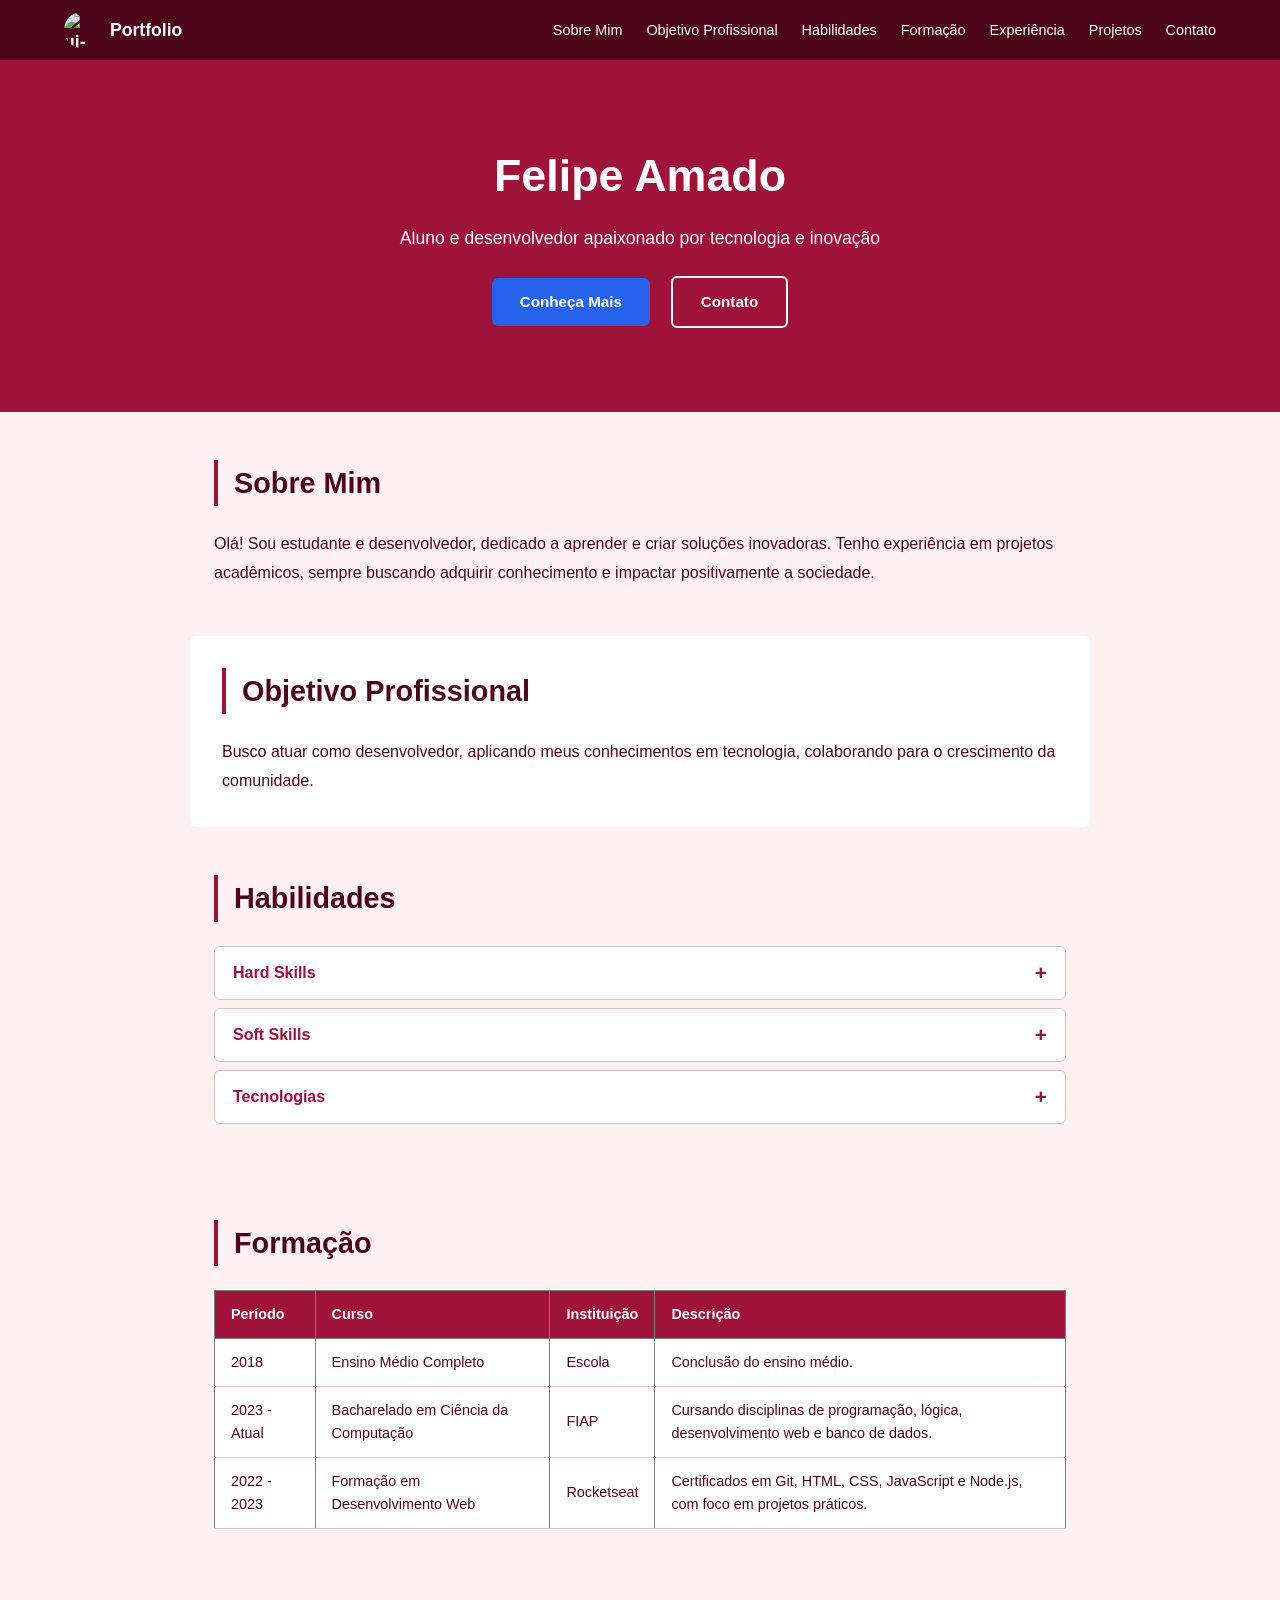
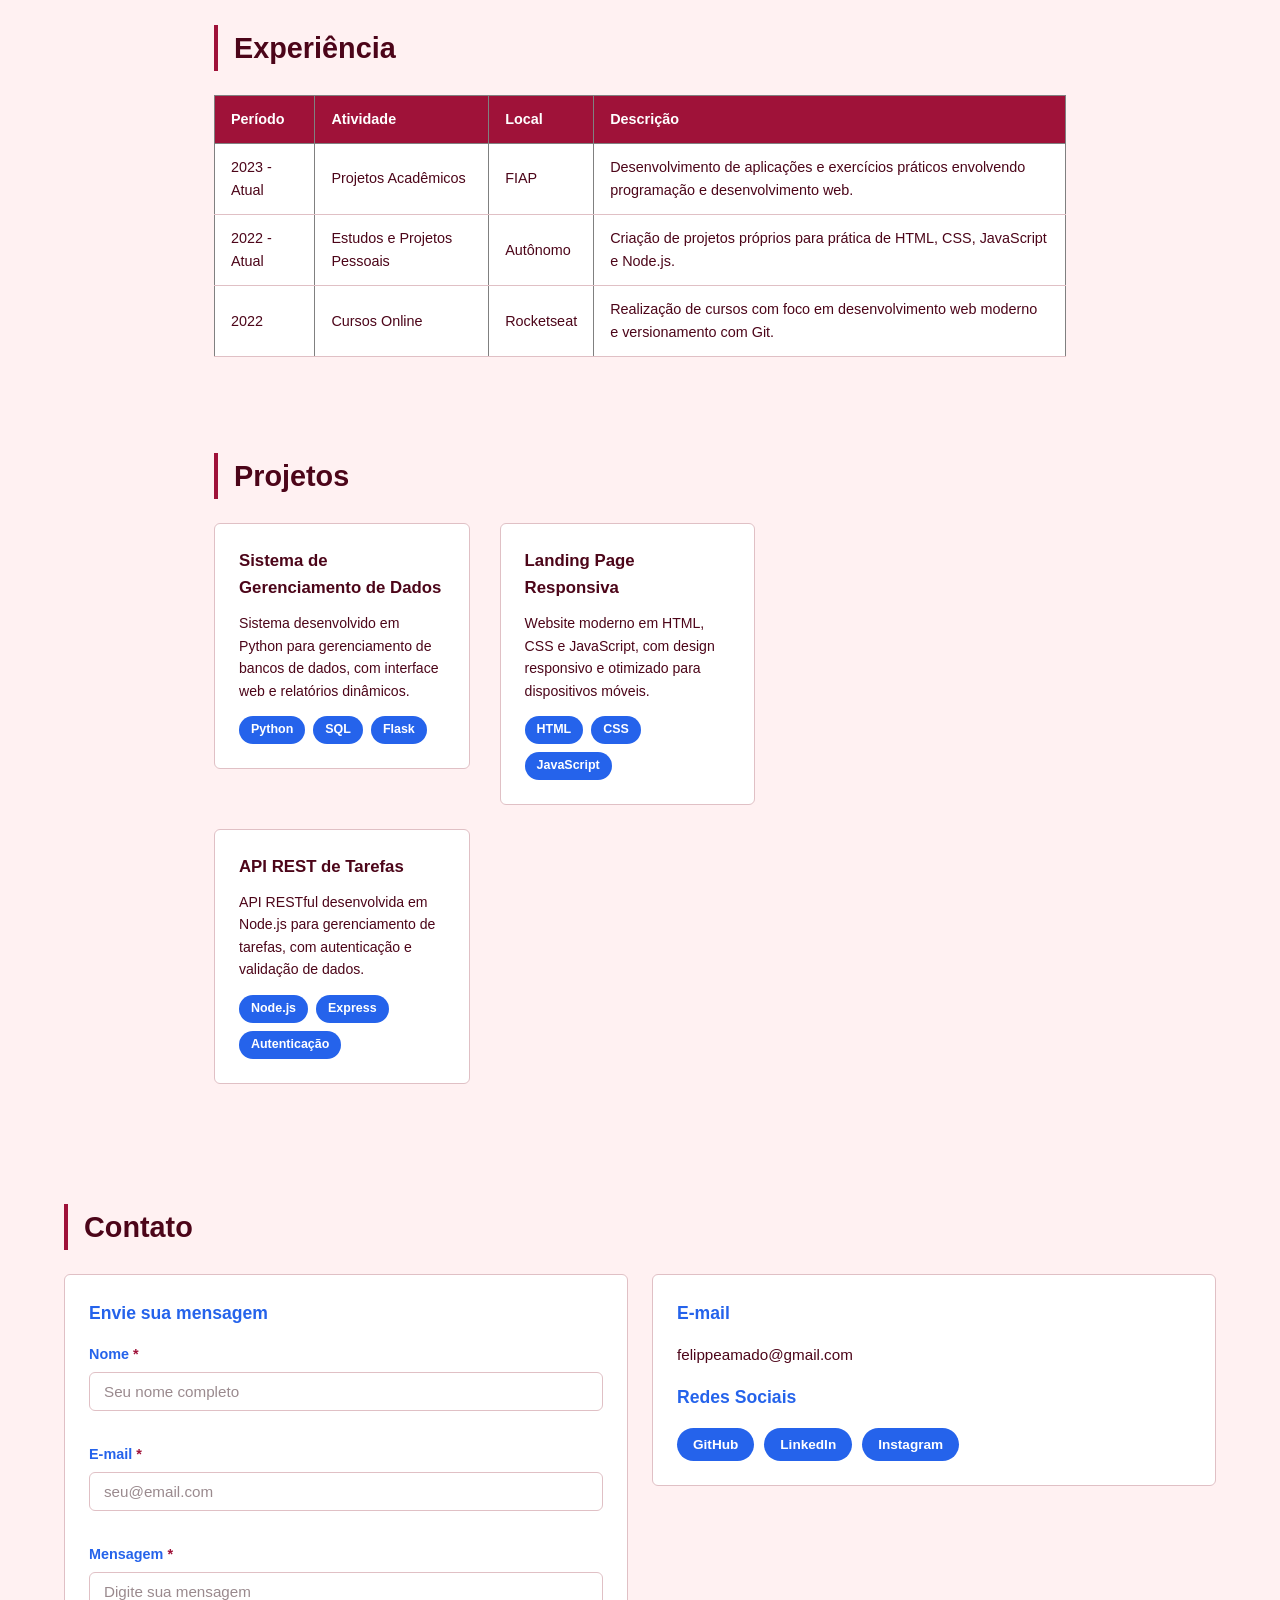
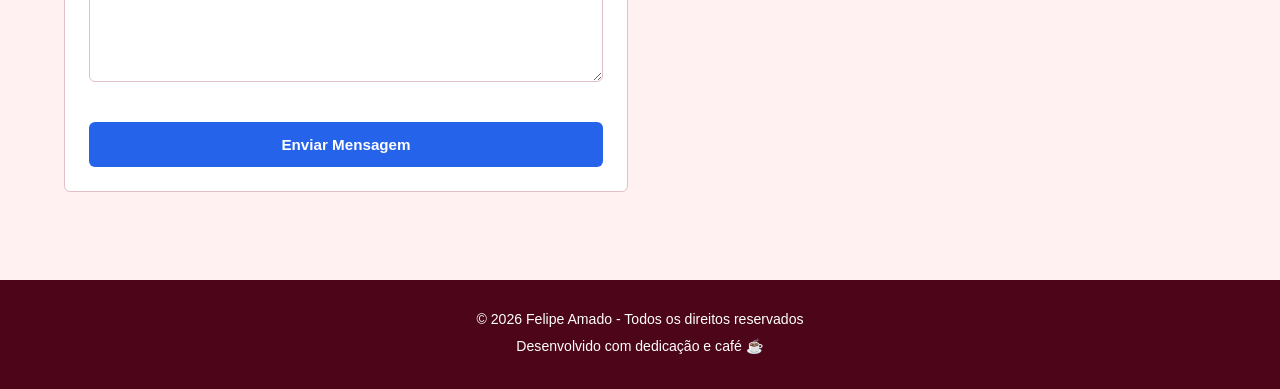
==== commit 2f609f1b: "colocando contato no index.html" ====
--- a/index.html
+++ b/index.html
@@ -8,6 +8,8 @@
   <link rel="stylesheet" href="css/style.css">
   <link rel="stylesheet" href="css/header.css">
   <link rel="stylesheet" href="css/footer.css">
+  <link rel="stylesheet" href="css/contato.css">
+  <link rel="stylesheet" href="css/formulario.css">
 </head>
 
 <body>
@@ -27,7 +29,7 @@
         <li><a href="#formacao">Formação</a></li>
         <li><a href="#experiencia">Experiência</a></li>
         <li><a href="#projetos">Projetos</a></li>
-        <li><a href="paginas/contato.html">Contato</a></li>
+        <li><a href="#contato">Contato</a></li>
       </ul>
     </nav>
   </header>
@@ -38,7 +40,7 @@
       <p>Aluno e desenvolvedor apaixonado por tecnologia e inovação</p>
       <p>
         <a class="btn-primary" href="#sobre-mim">Conheça Mais</a>
-        <a class="btn-secondary" href="paginas/contato.html">Contato</a>
+        <a class="btn-secondary" href="#contato">Contato</a>
       </p>
     </section>
 
@@ -218,17 +220,44 @@
 
     <section id="contato">
       <h2>Contato</h2>
-      <p>Em Breve</p>
-
-      <h3>E-mail</h3>
-      <p><a href="mailto:felippeamado@gmail.com">felippeamado@gmail.com</a></p>
-
-      <h3>Redes Sociais</h3>
-      <ul>
-        <li><a href="https://github.com/FelipeFerreiraAmado" target="_blank">GitHub</a></li>
-        <li><a href="https://www.linkedin.com/in/felipe-amado/" target="_blank">LinkedIn</a></li>
-        <li><a href="https://instagram.com" target="_blank">Instagram</a></li>
-      </ul>
+
+      <div class="contato-grid">
+        <article class="card-formulario">
+          <h3>Envie sua mensagem</h3>
+
+          <form id="form-contato" novalidate>
+            <label for="nome">Nome <span class="obrigatorio">*</span></label>
+            <input type="text" id="nome" name="nome" placeholder="Seu nome completo">
+            <span class="erro" id="erro-nome"></span>
+
+            <label for="email">E-mail <span class="obrigatorio">*</span></label>
+            <input type="email" id="email" name="email" placeholder="seu@email.com">
+            <span class="erro" id="erro-email"></span>
+
+            <label for="mensagem">Mensagem <span class="obrigatorio">*</span></label>
+            <textarea id="mensagem" name="mensagem" rows="5" placeholder="Digite sua mensagem"></textarea>
+            <span class="erro" id="erro-mensagem"></span>
+
+            <button type="submit" class="btn-enviar">Enviar Mensagem</button>
+          </form>
+
+          <div class="mensagem-sucesso" id="mensagem-sucesso" role="status">
+            ✓ Mensagem enviada com sucesso! Em breve entrarei em contato.
+          </div>
+        </article>
+
+        <article class="card-info">
+          <h3>E-mail</h3>
+          <p><a href="mailto:felippeamado@gmail.com">felippeamado@gmail.com</a></p>
+
+          <h3>Redes Sociais</h3>
+          <ul>
+            <li><a href="https://github.com/FelipeFerreiraAmado" target="_blank">GitHub</a></li>
+            <li><a href="https://www.linkedin.com/in/felipe-amado/" target="_blank">LinkedIn</a></li>
+            <li><a href="https://instagram.com" target="_blank">Instagram</a></li>
+          </ul>
+        </article>
+      </div>
     </section>
   </main>
 
@@ -240,6 +269,7 @@
   <button class="btn-topo" aria-label="Voltar ao topo">↑</button>
 
   <script src="js/mobile.js"></script>
+  <script src="js/form.js"></script>
   <script src="js/index.js"></script>
 </body>
 
--- a/css/style.css
+++ b/css/style.css
@@ -264,45 +264,6 @@
   border-radius: 20px;
   font-size: 0.78rem;
   font-weight: 600;
-}
-
-/* ===========================
-   CONTATO
-   =========================== */
-#contato h3 {
-  font-size: 1.1rem;
-  font-weight: 700;
-  color: var(--primary);
-  margin-top: 16px;
-  margin-bottom: 8px;
-}
-
-#contato a {
-  color: var(--text);
-}
-
-#contato a:hover {
-  color: var(--accent);
-}
-
-#contato ul {
-  display: flex;
-  gap: 10px;
-  margin-top: 8px;
-}
-
-#contato ul a {
-  display: inline-block;
-  background-color: var(--accent);
-  color: white;
-  padding: 6px 16px;
-  border-radius: 20px;
-  font-size: 0.85rem;
-  font-weight: 600;
-}
-
-#contato ul a:hover {
-  background-color: var(--primary);
 }
 
 /* ===========================
@@ -405,10 +366,6 @@
     margin-right: 0;
   }
 
-  #contato ul {
-    flex-wrap: wrap;
-  }
-
   .btn-topo {
     width: 42px;
     height: 42px;
--- a/css/contato.css
+++ b/css/contato.css
@@ -0,0 +1,115 @@
+/* ===========================
+   PÁGINA DE CONTATO
+   =========================== */
+#contato {
+  max-width: 1200px;
+  margin: 0 auto;
+  padding: 48px 24px;
+}
+
+.contato-grid {
+  display: flex;
+  gap: 24px;
+  align-items: flex-start;
+}
+
+/* ===========================
+   CARDS
+   =========================== */
+.card-formulario,
+.card-info {
+  background-color: white;
+  border: 1px solid #e0c0c5;
+  border-radius: var(--radius);
+  padding: 24px;
+  width: 50%;
+}
+
+.card-formulario h3,
+.card-info h3 {
+  font-size: 1.1rem;
+  font-weight: 700;
+  color: var(--accent);
+  margin-bottom: 16px;
+}
+
+.card-info h3 {
+  margin-top: 16px;
+}
+
+.card-info h3:first-child {
+  margin-top: 0;
+}
+
+/* ===========================
+   INFORMAÇÕES DE CONTATO
+   =========================== */
+.card-info p {
+  font-size: 0.95rem;
+  margin-bottom: 8px;
+}
+
+.card-info a {
+  color: var(--text);
+}
+
+.card-info a:hover {
+  color: var(--accent);
+}
+
+.card-info ul {
+  display: flex;
+  gap: 10px;
+  margin-top: 8px;
+}
+
+.card-info ul a {
+  display: inline-block;
+  background-color: var(--accent);
+  color: white;
+  padding: 6px 16px;
+  border-radius: 20px;
+  font-size: 0.85rem;
+  font-weight: 600;
+}
+
+.card-info ul a:hover {
+  background-color: var(--primary);
+}
+
+/* ===========================
+   TABLET (até 1024px)
+   =========================== */
+@media (max-width: 1024px) {
+  #contato {
+    padding: 40px 20px;
+  }
+
+  .contato-grid {
+    gap: 16px;
+  }
+}
+
+/* ===========================
+   MOBILE (até 600px)
+   =========================== */
+@media (max-width: 600px) {
+  #contato {
+    padding: 32px 16px;
+  }
+
+  .contato-grid {
+    flex-direction: column;
+    gap: 16px;
+  }
+
+  .card-formulario,
+  .card-info {
+    width: 100%;
+    padding: 20px;
+  }
+
+  .card-info ul {
+    flex-wrap: wrap;
+  }
+}
--- a/css/formulario.css
+++ b/css/formulario.css
@@ -0,0 +1,110 @@
+/* ===========================
+   FORMULÁRIO
+   =========================== */
+form {
+  display: flex;
+  flex-direction: column;
+}
+
+label {
+  font-size: 0.9rem;
+  font-weight: 700;
+  color: var(--accent);
+  margin-bottom: 6px;
+}
+
+.obrigatorio {
+  color: var(--primary);
+}
+
+input,
+textarea {
+  font-family: inherit;
+  font-size: 0.95rem;
+  color: var(--text);
+  background-color: white;
+  border: 1px solid #e0c0c5;
+  border-radius: var(--radius);
+  padding: 10px 14px;
+  margin-bottom: 4px;
+  width: 100%;
+}
+
+input::placeholder,
+textarea::placeholder {
+  color: #9a8a8e;
+}
+
+input:focus,
+textarea:focus {
+  outline: none;
+  border-color: var(--accent);
+}
+
+input.invalido,
+textarea.invalido {
+  border-color: var(--primary);
+}
+
+.erro {
+  display: block;
+  min-height: 18px;
+  color: var(--primary);
+  font-size: 0.82rem;
+  font-weight: 600;
+  margin-bottom: 10px;
+}
+
+.mensagem-sucesso {
+  display: none;
+  background-color: var(--secondary);
+  color: var(--text);
+  font-weight: 700;
+  font-size: 0.95rem;
+  border-radius: var(--radius);
+  padding: 14px 18px;
+  margin-top: 16px;
+  text-align: center;
+}
+
+.mensagem-sucesso.visivel {
+  display: block;
+}
+
+textarea {
+  resize: vertical;
+  min-height: 110px;
+}
+
+.btn-enviar {
+  background-color: var(--accent);
+  color: white;
+  border: none;
+  border-radius: var(--radius);
+  padding: 14px 24px;
+  font-size: 0.95rem;
+  font-weight: 700;
+  font-family: inherit;
+  cursor: pointer;
+  margin-top: 8px;
+}
+
+.btn-enviar:hover {
+  background-color: var(--primary);
+}
+
+/* ===========================
+   MOBILE (até 600px)
+   =========================== */
+@media (max-width: 600px) {
+  input,
+  textarea {
+    font-size: 0.9rem;
+    padding: 8px 12px;
+  }
+
+  .btn-enviar {
+    padding: 12px 20px;
+    font-size: 0.9rem;
+  }
+}
